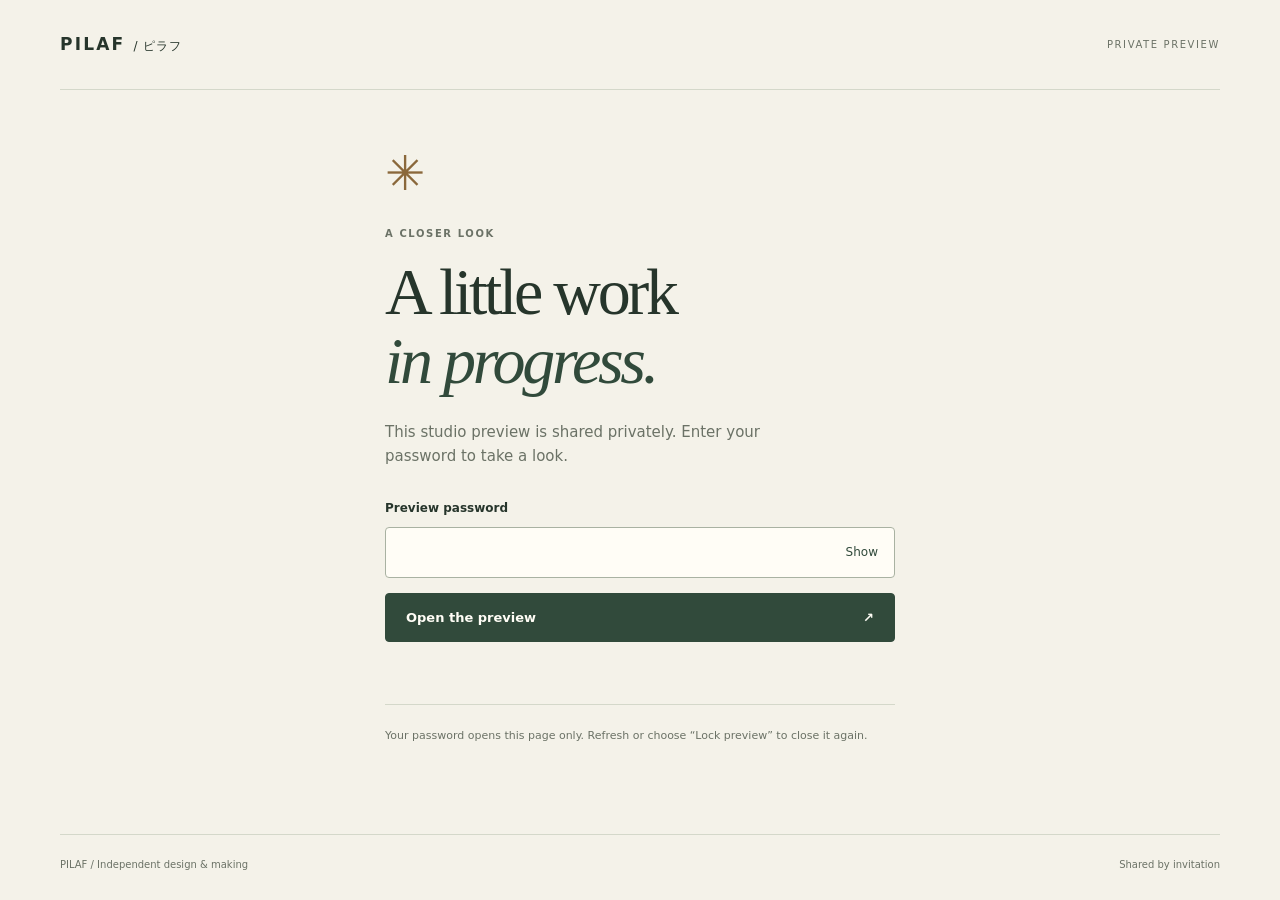
==== laser/index.html @ ada2d99d "Add encrypted private studio preview" ====
<!doctype html>
<html lang="en"><head><meta charset="utf-8"><meta name="viewport" content="width=device-width,initial-scale=1"><meta name="robots" content="noindex,nofollow,noarchive,noimageindex"><meta name="referrer" content="no-referrer"><meta name="theme-color" content="#f4f2e9"><meta name="description" content="A private preview from PILAF."><meta http-equiv="Content-Security-Policy" content="default-src 'none'; script-src 'self' 'unsafe-inline'; style-src 'self' 'unsafe-inline'; img-src data: blob:; font-src data:; connect-src 'self'; base-uri 'self'; form-action 'none'; object-src 'none'"><title>PILAF / Private preview</title><link rel="icon" href="data:,"><link rel="stylesheet" href="gate.css?v=2a56468bcd3f"><script src="gate.js?v=2a56468bcd3f" defer></script></head><body><header class="top"><a class="brand" href="/">PILAF <span>/ ピラフ</span></a><span class="private-label">Private preview</span></header><main><div class="mark" aria-hidden="true">✳</div><p class="eyebrow">A closer look</p><h1>A little work<br><em>in progress.</em></h1><p class="intro">This studio preview is shared privately. Enter your password to take a look.</p><form id="unlock-form"><label for="preview-password">Preview password</label><div class="password-wrap"><input id="preview-password" name="password" type="password" autocomplete="current-password" autocapitalize="none" spellcheck="false" required aria-describedby="unlock-status"><button class="toggle" id="password-toggle" type="button" aria-label="Show password" aria-pressed="false">Show</button></div><button class="submit" type="submit"><span>Open the preview</span><span aria-hidden="true">↗</span></button><p class="status" id="unlock-status" role="status" aria-live="polite"></p></form><noscript><p>JavaScript is required to unlock this encrypted preview. Enable it, then reload this page.</p></noscript><p class="note">Your password opens this page only. Refresh or choose “Lock preview” to close it again.</p></main><footer><span>PILAF / Independent design &amp; making</span><span>Shared by invitation</span></footer></body></html>
---- laser/gate.css ----
:root{color-scheme:light;--paper:#f4f2e9;--ink:#26352b;--muted:#6b7266;--green:#314a3b;--line:#d4d8ca}*{box-sizing:border-box}body{margin:0;background:var(--paper);color:var(--ink);font:15px/1.6 system-ui,-apple-system,BlinkMacSystemFont,"Segoe UI",sans-serif;min-height:100svh;display:grid;grid-template-rows:auto 1fr auto}.top{width:min(1160px,calc(100% - 64px));margin:auto;display:flex;align-items:center;justify-content:space-between;padding:31px 0;border-bottom:1px solid var(--line)}.brand{color:var(--ink);text-decoration:none;font-size:17px;font-weight:750;letter-spacing:.13em}.brand span{font-weight:400;font-size:12px;letter-spacing:.07em}.private-label{font-size:10px;text-transform:uppercase;letter-spacing:.16em;color:var(--muted)}main{width:min(510px,calc(100% - 48px));margin:60px auto 70px}.mark{font:48px/1 Georgia,serif;color:#8a683b;margin-bottom:28px}.eyebrow{text-transform:uppercase;letter-spacing:.16em;font-size:10px;font-weight:650;color:var(--muted);margin:0 0 16px}h1{font:400 clamp(48px,8vw,66px)/1.04 Georgia,"Times New Roman",serif;letter-spacing:-.05em;margin:0 0 25px}h1 em{font-weight:400;color:var(--green)}.intro{color:var(--muted);font-size:15px;max-width:410px;margin:0 0 31px}label{display:block;font-size:12px;font-weight:600;margin-bottom:8px}.password-wrap{display:flex;border:1px solid #a9b2a2;border-radius:4px;background:#fffdf6;overflow:hidden;align-items:center}.password-wrap:focus-within{outline:3px solid #a58a55;outline-offset:3px}input{font:16px system-ui,sans-serif;padding:15px 16px;color:var(--ink);background:transparent;border:0;min-width:0;flex:1}input:focus{outline:0}.toggle{font:12px system-ui,sans-serif;background:transparent;border:0;padding:14px 16px;min-height:48px;color:var(--green);cursor:pointer}.submit{font:600 13px system-ui,sans-serif;display:flex;align-items:center;justify-content:space-between;width:100%;padding:16px 20px;border:1px solid var(--green);background:var(--green);color:#fffdf6;border-radius:4px;margin-top:15px;cursor:pointer}.submit:hover{background:#233a2c}.submit:disabled{opacity:.65;cursor:wait}button:focus-visible,a:focus-visible{outline:3px solid #a58a55;outline-offset:4px}.status{min-height:25px;font-size:12px;margin:14px 0 0;color:var(--muted)}.status[data-error=true]{color:#933f31}.note{font-size:11px;color:var(--muted);margin-top:23px;padding-top:22px;border-top:1px solid var(--line)}footer{width:min(1160px,calc(100% - 64px));margin:auto;padding:22px 0 27px;border-top:1px solid var(--line);font-size:10px;color:var(--muted);display:flex;justify-content:space-between;gap:20px}noscript p{padding:15px;border:1px solid #c4aa7c;color:#6f5030;font-size:13px}@media(max-width:520px){.top,footer{width:calc(100% - 40px)}.top{padding:23px 0}.brand span{display:none}main{margin:43px auto 50px}.mark{margin-bottom:23px}h1{font-size:56px}footer{flex-wrap:wrap}}@media(prefers-reduced-motion:reduce){*{scroll-behavior:auto!important}}
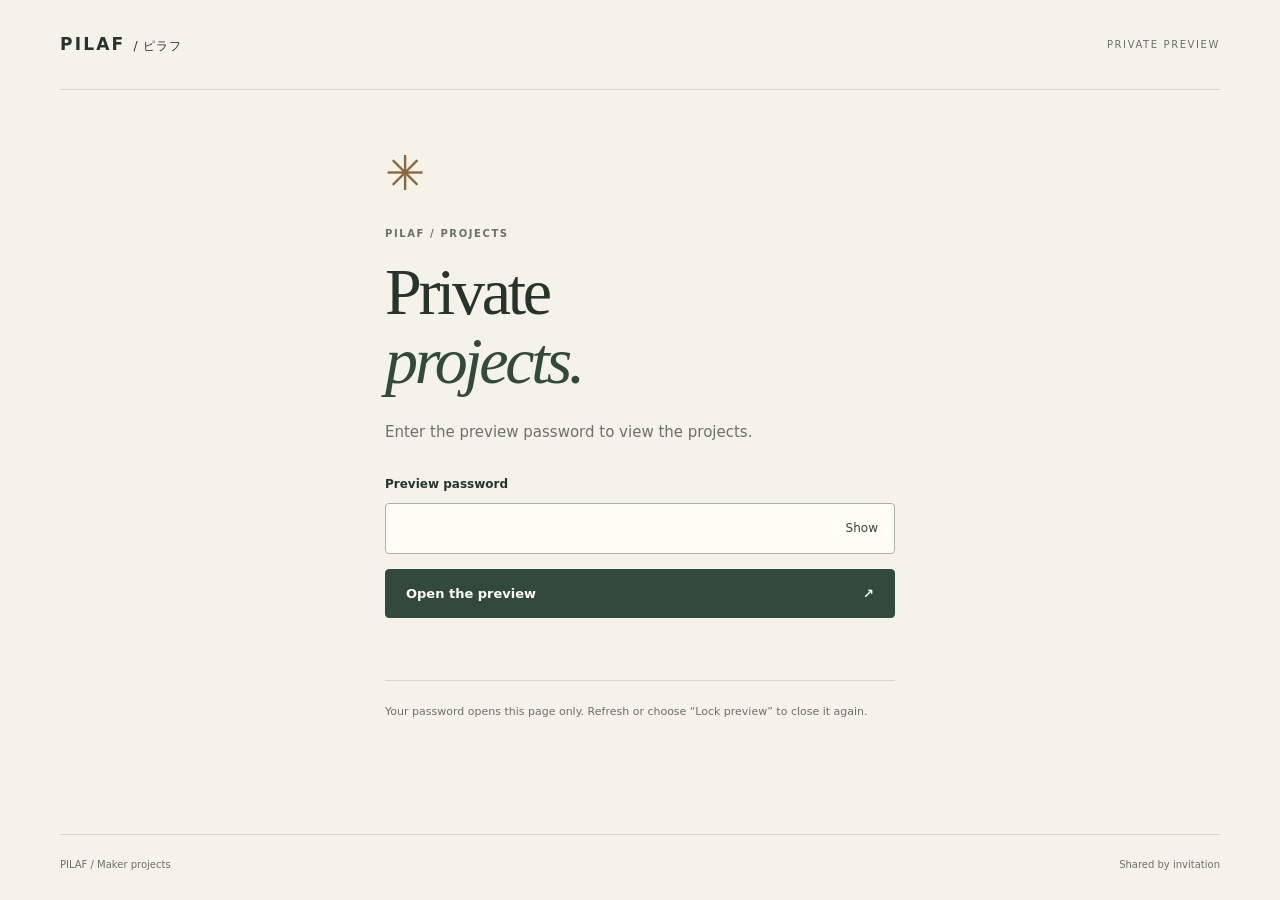
==== commit 5dc173c5: "Simplify private maker portfolio copy" ====
--- a/laser/index.html
+++ b/laser/index.html
@@ -1,2 +1,2 @@
 <!doctype html>
-<html lang="en"><head><meta charset="utf-8"><meta name="viewport" content="width=device-width,initial-scale=1"><meta name="robots" content="noindex,nofollow,noarchive,noimageindex"><meta name="referrer" content="no-referrer"><meta name="theme-color" content="#f4f2e9"><meta name="description" content="A private preview from PILAF."><meta http-equiv="Content-Security-Policy" content="default-src 'none'; script-src 'self' 'unsafe-inline'; style-src 'self' 'unsafe-inline'; img-src data: blob:; font-src data:; connect-src 'self'; base-uri 'self'; form-action 'none'; object-src 'none'"><title>PILAF / Private preview</title><link rel="icon" href="data:,"><link rel="stylesheet" href="gate.css?v=2a56468bcd3f"><script src="gate.js?v=2a56468bcd3f" defer></script></head><body><header class="top"><a class="brand" href="/">PILAF <span>/ ピラフ</span></a><span class="private-label">Private preview</span></header><main><div class="mark" aria-hidden="true">✳</div><p class="eyebrow">A closer look</p><h1>A little work<br><em>in progress.</em></h1><p class="intro">This studio preview is shared privately. Enter your password to take a look.</p><form id="unlock-form"><label for="preview-password">Preview password</label><div class="password-wrap"><input id="preview-password" name="password" type="password" autocomplete="current-password" autocapitalize="none" spellcheck="false" required aria-describedby="unlock-status"><button class="toggle" id="password-toggle" type="button" aria-label="Show password" aria-pressed="false">Show</button></div><button class="submit" type="submit"><span>Open the preview</span><span aria-hidden="true">↗</span></button><p class="status" id="unlock-status" role="status" aria-live="polite"></p></form><noscript><p>JavaScript is required to unlock this encrypted preview. Enable it, then reload this page.</p></noscript><p class="note">Your password opens this page only. Refresh or choose “Lock preview” to close it again.</p></main><footer><span>PILAF / Independent design &amp; making</span><span>Shared by invitation</span></footer></body></html>
+<html lang="en"><head><meta charset="utf-8"><meta name="viewport" content="width=device-width,initial-scale=1"><meta name="robots" content="noindex,nofollow,noarchive,noimageindex"><meta name="referrer" content="no-referrer"><meta name="theme-color" content="#f4f2e9"><meta name="description" content="A private preview from PILAF."><meta http-equiv="Content-Security-Policy" content="default-src 'none'; script-src 'self' 'unsafe-inline'; style-src 'self' 'unsafe-inline'; img-src data: blob:; font-src data:; connect-src 'self'; base-uri 'self'; form-action 'none'; object-src 'none'"><title>PILAF / Private preview</title><link rel="icon" href="data:,"><link rel="stylesheet" href="gate.css?v=5e00b36a1068"><script src="gate.js?v=5e00b36a1068" defer></script></head><body><header class="top"><a class="brand" href="/">PILAF <span>/ ピラフ</span></a><span class="private-label">Private preview</span></header><main><div class="mark" aria-hidden="true">✳</div><p class="eyebrow">PILAF / Projects</p><h1>Private<br><em>projects.</em></h1><p class="intro">Enter the preview password to view the projects.</p><form id="unlock-form"><label for="preview-password">Preview password</label><div class="password-wrap"><input id="preview-password" name="password" type="password" autocomplete="current-password" autocapitalize="none" spellcheck="false" required aria-describedby="unlock-status"><button class="toggle" id="password-toggle" type="button" aria-label="Show password" aria-pressed="false">Show</button></div><button class="submit" type="submit"><span>Open the preview</span><span aria-hidden="true">↗</span></button><p class="status" id="unlock-status" role="status" aria-live="polite"></p></form><noscript><p>JavaScript is required to unlock this encrypted preview. Enable it, then reload this page.</p></noscript><p class="note">Your password opens this page only. Refresh or choose “Lock preview” to close it again.</p></main><footer><span>PILAF / Maker projects</span><span>Shared by invitation</span></footer></body></html>
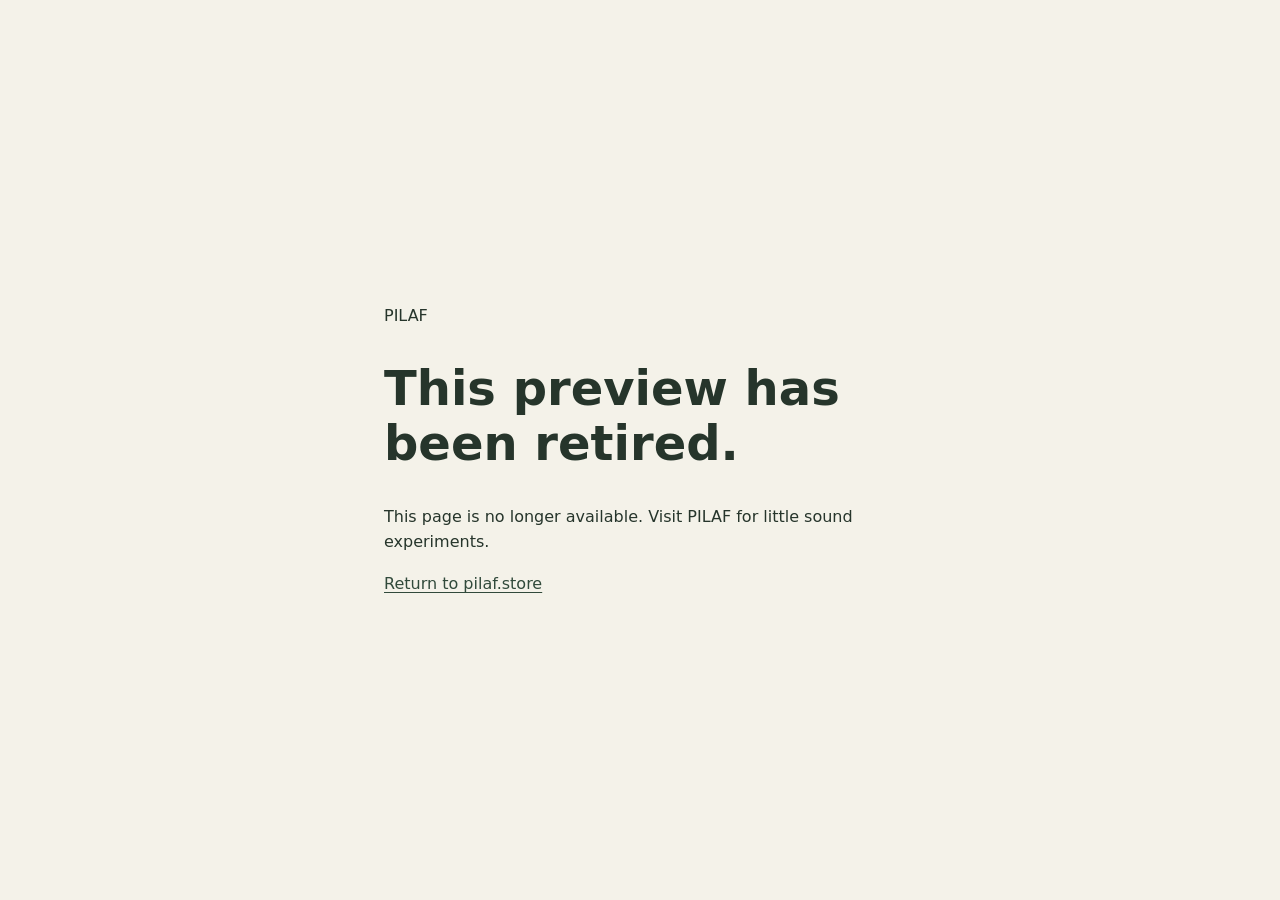
==== commit 8dc4b032: "Add standalone retirement page for unpublished preview" ====
--- a/laser/index.html
+++ b/laser/index.html
@@ -1,2 +1,27 @@
 <!doctype html>
-<html lang="en"><head><meta charset="utf-8"><meta name="viewport" content="width=device-width,initial-scale=1"><meta name="robots" content="noindex,nofollow,noarchive,noimageindex"><meta name="referrer" content="no-referrer"><meta name="theme-color" content="#f4f2e9"><meta name="description" content="A private preview from PILAF."><meta http-equiv="Content-Security-Policy" content="default-src 'none'; script-src 'self' 'unsafe-inline'; style-src 'self' 'unsafe-inline'; img-src data: blob:; font-src data:; connect-src 'self'; base-uri 'self'; form-action 'none'; object-src 'none'"><title>PILAF / Private preview</title><link rel="icon" href="data:,"><link rel="stylesheet" href="gate.css?v=5e00b36a1068"><script src="gate.js?v=5e00b36a1068" defer></script></head><body><header class="top"><a class="brand" href="/">PILAF <span>/ ピラフ</span></a><span class="private-label">Private preview</span></header><main><div class="mark" aria-hidden="true">✳</div><p class="eyebrow">PILAF / Projects</p><h1>Private<br><em>projects.</em></h1><p class="intro">Enter the preview password to view the projects.</p><form id="unlock-form"><label for="preview-password">Preview password</label><div class="password-wrap"><input id="preview-password" name="password" type="password" autocomplete="current-password" autocapitalize="none" spellcheck="false" required aria-describedby="unlock-status"><button class="toggle" id="password-toggle" type="button" aria-label="Show password" aria-pressed="false">Show</button></div><button class="submit" type="submit"><span>Open the preview</span><span aria-hidden="true">↗</span></button><p class="status" id="unlock-status" role="status" aria-live="polite"></p></form><noscript><p>JavaScript is required to unlock this encrypted preview. Enable it, then reload this page.</p></noscript><p class="note">Your password opens this page only. Refresh or choose “Lock preview” to close it again.</p></main><footer><span>PILAF / Maker projects</span><span>Shared by invitation</span></footer></body></html>
+<html lang="en">
+<head>
+  <meta charset="utf-8">
+  <meta name="viewport" content="width=device-width,initial-scale=1">
+  <meta name="robots" content="noindex,nofollow,noarchive">
+  <meta name="referrer" content="no-referrer">
+  <meta http-equiv="Content-Security-Policy" content="default-src 'none'; style-src 'unsafe-inline'; base-uri 'none'; form-action 'none'; object-src 'none'">
+  <title>Preview retired / PILAF</title>
+  <style>
+    * { box-sizing: border-box; }
+    body { margin: 0; min-height: 100vh; display: grid; place-items: center; padding: 24px; background: #f4f2e9; color: #26352b; font: 1rem/1.6 system-ui, sans-serif; }
+    main { width: 100%; max-width: 32rem; }
+    h1 { font-size: clamp(2rem, 7vw, 3rem); line-height: 1.15; }
+    a { color: #314a3b; text-underline-offset: .2em; }
+    a:focus-visible { outline: 3px solid #314a3b; outline-offset: 5px; }
+  </style>
+</head>
+<body>
+  <main>
+    <p>PILAF</p>
+    <h1>This preview has been retired.</h1>
+    <p>This page is no longer available. Visit PILAF for little sound experiments.</p>
+    <p><a href="https://pilaf.store/">Return to pilaf.store</a></p>
+  </main>
+</body>
+</html>
